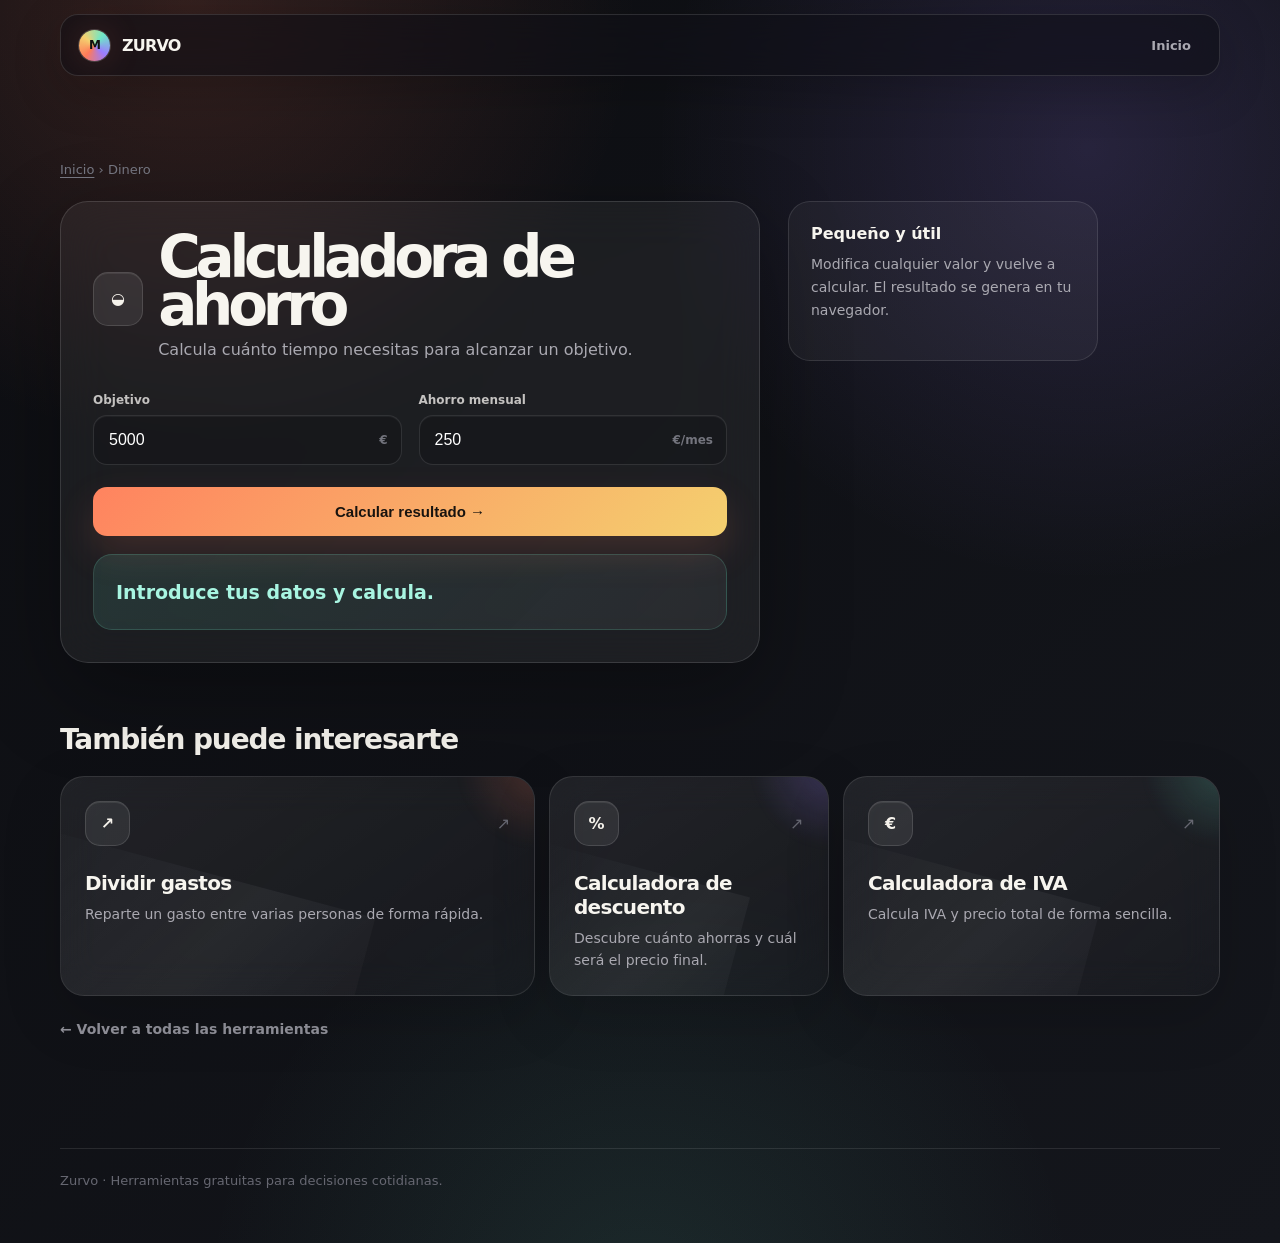
==== calculadora-ahorro.html @ 60fc9974 "Add files via upload" ====
<!doctype html><html lang="es"><head><meta charset="utf-8"><meta name="viewport" content="width=device-width,initial-scale=1,viewport-fit=cover"><meta name="theme-color" content="#f5f7fb"><title>Calculadora de ahorro | Zurvo</title><meta name="description" content="Calcula cuánto tiempo necesitas para alcanzar un objetivo."><link rel="stylesheet" href="/ruptura.css"></head><body><header class="topbar"><a class="brand" href="/"><span class="brand-mark">M</span><span>ZURVO</span></a><nav class="nav"><a href="/">Inicio</a></nav></header><main><div class="breadcrumb"><a href="/">Inicio</a> <span>›</span> Dinero</div><div class="tool-layout"><section class="tool reveal"><div class="tool-head"><span class="icon">◒</span><div><h1>Calculadora de ahorro</h1><p>Calcula cuánto tiempo necesitas para alcanzar un objetivo.</p></div></div><div class="fields"><div class="field"><label for="target">Objetivo</label><div class="input-wrap"><input id="target" type="number" step="any" value="5000"><span>€</span></div></div><div class="field"><label for="monthly">Ahorro mensual</label><div class="input-wrap"><input id="monthly" type="number" step="any" value="250"><span>€/mes</span></div></div></div><button class="primary" type="button" onclick="calc()">Calcular resultado <span>→</span></button><div id="result" class="result">Introduce tus datos y calcula.</div></section><aside class="side reveal delay-2"><div class="side-card"><h3>Pequeño y útil</h3><p>Modifica cualquier valor y vuelve a calcular. El resultado se genera en tu navegador.</p></div></aside></div><section><h2>También puede interesarte</h2><div class="grid"><a class="card reveal " href="/dividir-gastos-viaje.html" data-category="Dinero" data-search="dividir gastos reparte un gasto entre varias personas de forma rápida. dinero"><div class="card-top"><span class="icon">↗</span><span class="arrow">↗</span></div><h3>Dividir gastos</h3><p>Reparte un gasto entre varias personas de forma rápida.</p></a><a class="card reveal " href="/calculadora-descuento.html" data-category="Dinero" data-search="calculadora de descuento descubre cuánto ahorras y cuál será el precio final. dinero"><div class="card-top"><span class="icon">%</span><span class="arrow">↗</span></div><h3>Calculadora de descuento</h3><p>Descubre cuánto ahorras y cuál será el precio final.</p></a><a class="card reveal " href="/calculadora-iva.html" data-category="Dinero" data-search="calculadora de iva calcula iva y precio total de forma sencilla. dinero"><div class="card-top"><span class="icon">€</span><span class="arrow">↗</span></div><h3>Calculadora de IVA</h3><p>Calcula IVA y precio total de forma sencilla.</p></a></div><a class="back" href="/">← Volver a todas las herramientas</a></section><script>function calc(){const target=Number(document.getElementById('target').value), monthly=Number(document.getElementById('monthly').value);const result=document.getElementById('result');result.classList.remove('is-error');if([target, monthly].some(Number.isNaN)){result.textContent='Introduce todos los valores.';result.classList.add('is-error');return;}try{result.textContent=(function(){if(monthly<=0)return 'Introduce un ahorro mensual válido.'; return `Necesitas aproximadamente ${Math.ceil(target/monthly)} meses.`;})();}catch(error){result.textContent='No se ha podido realizar el cálculo. Revisa los valores.';result.classList.add('is-error');console.error(error);}}</script></main><footer><div>Zurvo · Herramientas gratuitas para decisiones cotidianas.</div></footer></body></html>
---- ruptura.css ----
:root{
 --bg:#0d0e12;--bg2:#14161c;--ink:#f7f5ef;--muted:#aaa9b1;--soft:#777883;
 --line:rgba(255,255,255,.10);--accent:#ff7a59;--violet:#9b7cff;--mint:#6ee7c8;--yellow:#f4d06f;
 --glass:rgba(255,255,255,.055);--glass2:rgba(255,255,255,.085);--shadow:0 30px 90px rgba(0,0,0,.32);
}
*{box-sizing:border-box}html{scroll-behavior:smooth}body{margin:0;min-height:100vh;color:var(--ink);font-family:ui-sans-serif,-apple-system,BlinkMacSystemFont,"SF Pro Display","Segoe UI",Inter,system-ui,sans-serif;background:radial-gradient(circle at 15% 0%,rgba(255,122,89,.16),transparent 27%),radial-gradient(circle at 85% 12%,rgba(155,124,255,.16),transparent 28%),radial-gradient(circle at 50% 105%,rgba(110,231,200,.10),transparent 30%),linear-gradient(135deg,var(--bg),var(--bg2));overflow-x:hidden}
body:before{content:"";position:fixed;inset:0;z-index:-1;opacity:.16;pointer-events:none;background-image:radial-gradient(rgba(255,255,255,.6) .6px,transparent .6px);background-size:20px 20px;mask-image:linear-gradient(to bottom,black,transparent 85%)}
a{color:inherit;text-decoration:none}.wrap,main,footer>div{width:min(1160px,calc(100% - 40px));margin:auto}
.topbar{position:sticky;top:14px;z-index:20;margin:14px auto 0;width:min(1160px,calc(100% - 40px));height:62px;border:1px solid rgba(255,255,255,.12);background:rgba(16,17,22,.64);backdrop-filter:blur(24px) saturate(140%);-webkit-backdrop-filter:blur(24px) saturate(140%);border-radius:18px;display:flex;align-items:center;justify-content:space-between;padding:0 16px 0 18px;box-shadow:0 14px 50px rgba(0,0,0,.20)}
.brand{display:flex;align-items:center;gap:12px;font-weight:850;letter-spacing:-.05em}.brand-mark{width:31px;height:31px;border-radius:50%;display:grid;place-items:center;color:#111;background:conic-gradient(from 220deg,var(--accent),var(--yellow),var(--mint),var(--violet),var(--accent));box-shadow:0 0 0 1px rgba(255,255,255,.18),0 0 34px rgba(255,122,89,.18);font-size:12px}.nav{display:flex;gap:6px}.nav a{padding:9px 12px;color:var(--muted);font-size:13px;font-weight:700;border-radius:10px;transition:.22s}.nav a:hover{background:rgba(255,255,255,.07);color:#fff}
main{padding:86px 0 80px}.hero{position:relative;margin-bottom:48px;padding:28px 0 20px}.hero:after{content:"N";position:absolute;right:4%;top:-30px;font-size:clamp(180px,30vw,420px);line-height:1;font-weight:900;letter-spacing:-.14em;color:transparent;-webkit-text-stroke:1px rgba(255,255,255,.055);pointer-events:none;z-index:-1;transform:rotate(-9deg)}
.eyebrow{display:inline-flex;align-items:center;gap:9px;color:#d6d4d0;font-size:11px;font-weight:800;letter-spacing:.12em;text-transform:uppercase}.eyebrow:before{content:"";width:8px;height:8px;border-radius:50%;background:linear-gradient(135deg,var(--accent),var(--yellow));box-shadow:0 0 22px rgba(255,122,89,.8)}
h1{font-size:clamp(56px,10vw,126px);line-height:.82;letter-spacing:-.09em;max-width:1000px;margin:25px 0 27px}h1 span{background:linear-gradient(100deg,var(--accent),#ffad72 30%,var(--violet) 67%,var(--mint));-webkit-background-clip:text;background-clip:text;color:transparent}h2{font-size:28px;letter-spacing:-.04em;margin:60px 0 20px}p{font-size:16px;line-height:1.65;color:var(--muted);margin:0 0 16px}.hero-copy{font-size:19px;max-width:650px;color:#b9b8c0}
.search{position:relative;max-width:720px;margin:30px 0 0}.search input{width:100%;padding:19px 22px 19px 50px;border-radius:17px;border:1px solid rgba(255,255,255,.13);background:rgba(255,255,255,.065);color:#fff;font-size:16px;outline:none;box-shadow:inset 0 1px 0 rgba(255,255,255,.06),0 20px 55px rgba(0,0,0,.18);transition:.25s}.search input::placeholder{color:#777883}.search input:focus{border-color:rgba(255,122,89,.55);box-shadow:0 0 0 4px rgba(255,122,89,.08),0 25px 65px rgba(0,0,0,.25)}.search-icon{position:absolute;left:19px;top:50%;transform:translateY(-50%);color:#777883;font-size:18px;pointer-events:none}
.chips{display:flex;flex-wrap:wrap;gap:7px;margin:23px 0 0}.chip{padding:9px 13px;border:1px solid rgba(255,255,255,.11);background:rgba(255,255,255,.045);border-radius:999px;color:#92929b;font-size:12px;font-weight:800;cursor:pointer;transition:.22s}.chip:hover{color:#fff;background:rgba(255,255,255,.08)}.chip.active{color:#111;border-color:transparent;background:linear-gradient(135deg,#ff9b76,#f4d06f);box-shadow:0 8px 28px rgba(255,122,89,.17)}
.grid{display:grid;grid-template-columns:repeat(12,1fr);gap:14px}.card{position:relative;grid-column:span 4;min-height:205px;padding:24px;border:1px solid rgba(255,255,255,.11);background:linear-gradient(145deg,rgba(255,255,255,.075),rgba(255,255,255,.025));backdrop-filter:blur(18px);-webkit-backdrop-filter:blur(18px);border-radius:24px;overflow:hidden;box-shadow:0 20px 60px rgba(0,0,0,.15);transition:transform .35s cubic-bezier(.2,.8,.2,1),border-color .3s,box-shadow .3s}.card:nth-child(4n+1){grid-column:span 5}.card:nth-child(4n+2){grid-column:span 3}.card:nth-child(4n+3){grid-column:span 4}.card:nth-child(4n){grid-column:span 4}.card:before{content:"";position:absolute;width:170px;height:170px;right:-90px;top:-95px;border-radius:50%;background:radial-gradient(circle,var(--glow,rgba(255,122,89,.20)),transparent 67%);filter:blur(5px);transition:.4s}.card:nth-child(3n+2){--glow:rgba(155,124,255,.24)}.card:nth-child(3n){--glow:rgba(110,231,200,.20)}.card:after{content:"";position:absolute;left:-20%;bottom:-70%;width:80%;height:130%;background:linear-gradient(120deg,transparent,rgba(255,255,255,.05),transparent);transform:rotate(15deg);transition:.5s}.card:hover{transform:translateY(-8px) rotate(-.25deg);border-color:rgba(255,255,255,.23);box-shadow:0 32px 90px rgba(0,0,0,.30)}.card:hover:after{transform:translateX(55%) rotate(15deg)}.card-top{display:flex;align-items:center;justify-content:space-between;position:relative;z-index:1}.icon{width:45px;height:45px;border-radius:15px;display:grid;place-items:center;background:rgba(255,255,255,.08);border:1px solid rgba(255,255,255,.13);color:#f5f2eb;font-weight:850;box-shadow:inset 0 1px 0 rgba(255,255,255,.08)}.arrow{color:#666771;transition:.25s}.card:hover .arrow{color:#fff;transform:translate(4px,-4px)}.card h3{font-size:20px;letter-spacing:-.035em;margin:25px 0 9px;position:relative;z-index:1}.card p{font-size:14px;margin:0;line-height:1.55;position:relative;z-index:1}.empty{display:none;padding:30px;border:1px dashed rgba(255,255,255,.14);border-radius:20px;color:var(--muted)}
.tool-layout{display:grid;grid-template-columns:minmax(0,700px) 310px;gap:28px;align-items:start}.tool{padding:32px;border:1px solid rgba(255,255,255,.13);background:rgba(255,255,255,.055);backdrop-filter:blur(24px);-webkit-backdrop-filter:blur(24px);border-radius:28px;box-shadow:var(--shadow)}.tool-head{display:flex;gap:15px;align-items:center;margin-bottom:30px}.tool-head .icon{width:54px;height:54px}.tool-head h1{font-size:clamp(38px,5vw,58px);margin:0}.tool-head p{margin:8px 0 0}.fields{display:grid;grid-template-columns:repeat(2,minmax(0,1fr));gap:17px}.field label{display:block;font-size:12px;font-weight:800;color:#c4c2c0;margin:0 0 8px}.input-wrap{position:relative}.input-wrap span{position:absolute;right:14px;top:50%;transform:translateY(-50%);color:#74757e;font-size:12px;font-weight:800;pointer-events:none}.field input{padding:15px 52px 15px 15px;width:100%;border:1px solid rgba(255,255,255,.11);border-radius:14px;background:rgba(0,0,0,.15);color:#fff;font-size:16px;outline:none;transition:.2s;box-shadow:inset 0 1px 0 rgba(255,255,255,.04)}.field input:focus{border-color:rgba(255,122,89,.55);box-shadow:0 0 0 4px rgba(255,122,89,.07)}
.primary{width:100%;margin-top:22px;border:0;border-radius:14px;padding:16px 18px;background:linear-gradient(135deg,#ff835f,#f4d06f);color:#17130f;font-size:15px;font-weight:850;cursor:pointer;box-shadow:0 16px 38px rgba(255,122,89,.16);transition:.2s}.primary:hover{transform:translateY(-2px);filter:saturate(1.08);box-shadow:0 22px 45px rgba(255,122,89,.23)}.primary:active{transform:scale(.985)}.result{margin-top:18px;padding:22px;border-radius:19px;background:linear-gradient(135deg,rgba(110,231,200,.12),rgba(255,255,255,.05));border:1px solid rgba(110,231,200,.18);color:#a8f5e1;font-size:19px;font-weight:780;min-height:76px;display:flex;align-items:center;animation:resultIn .34s ease both}.result.is-error{background:rgba(255,100,100,.08);border-color:rgba(255,100,100,.16);color:#ffb0b0}@keyframes resultIn{from{opacity:.1;transform:translateY(8px) scale(.99)}to{opacity:1;transform:none}}
.side{position:sticky;top:94px}.side-card{padding:22px;border-radius:22px;border:1px solid rgba(255,255,255,.11);background:rgba(255,255,255,.045);backdrop-filter:blur(18px);-webkit-backdrop-filter:blur(18px)}.side-card h3{margin:0 0 10px;font-size:16px}.side-card p{font-size:14px}.side-link{display:flex;align-items:center;justify-content:space-between;gap:10px;padding:12px 0;border-top:1px solid var(--line);font-size:14px;font-weight:750}.side-link span{color:#666771}.breadcrumb{font-size:13px;color:#777883;margin-bottom:24px}.breadcrumb a{text-decoration:underline;text-underline-offset:3px}.back{display:inline-flex;align-items:center;gap:8px;margin-top:24px;color:#92929b;font-size:14px;font-weight:750}.back:hover{color:#fff}footer{padding:30px 0 55px;color:#666771}footer>div{border-top:1px solid var(--line);padding-top:24px;font-size:13px}
.reveal{animation:reveal .7s cubic-bezier(.2,.8,.2,1) both}@keyframes reveal{from{opacity:0;transform:translateY(16px) scale(.985)}to{opacity:1;transform:none}}.delay-1{animation-delay:.05s}.delay-2{animation-delay:.10s}.delay-3{animation-delay:.15s}
@media(max-width:850px){.grid{grid-template-columns:repeat(2,1fr)}.card,.card:nth-child(4n+1),.card:nth-child(4n+2),.card:nth-child(4n+3),.card:nth-child(4n){grid-column:span 1}.tool-layout{grid-template-columns:1fr}.side{position:static}.side-card{margin-top:2px}}
@media(max-width:600px){.wrap,main,footer>div{width:min(100% - 24px,1160px)}.topbar{width:calc(100% - 24px);top:8px;margin-top:8px;height:58px;border-radius:16px;padding:0 12px 0 14px}.nav a{display:none}.hero{padding-top:38px;margin-bottom:35px}.hero:after{font-size:190px;right:-10px;top:0}main{padding:50px 0 55px}h1{font-size:58px}.hero-copy{font-size:17px}.grid{grid-template-columns:1fr}.card,.card:nth-child(4n+1),.card:nth-child(4n+2),.card:nth-child(4n+3),.card:nth-child(4n){grid-column:span 1;min-height:165px}.fields{grid-template-columns:1fr}.tool{padding:21px;border-radius:23px}.tool-head h1{font-size:36px}.tool-head{align-items:flex-start}.search input{padding:16px 16px 16px 44px}.chips{overflow:auto;flex-wrap:nowrap;padding-bottom:5px}}
@media(prefers-reduced-motion:reduce){*,*:before,*:after{scroll-behavior:auto!important;animation:none!important;transition:none!important}}
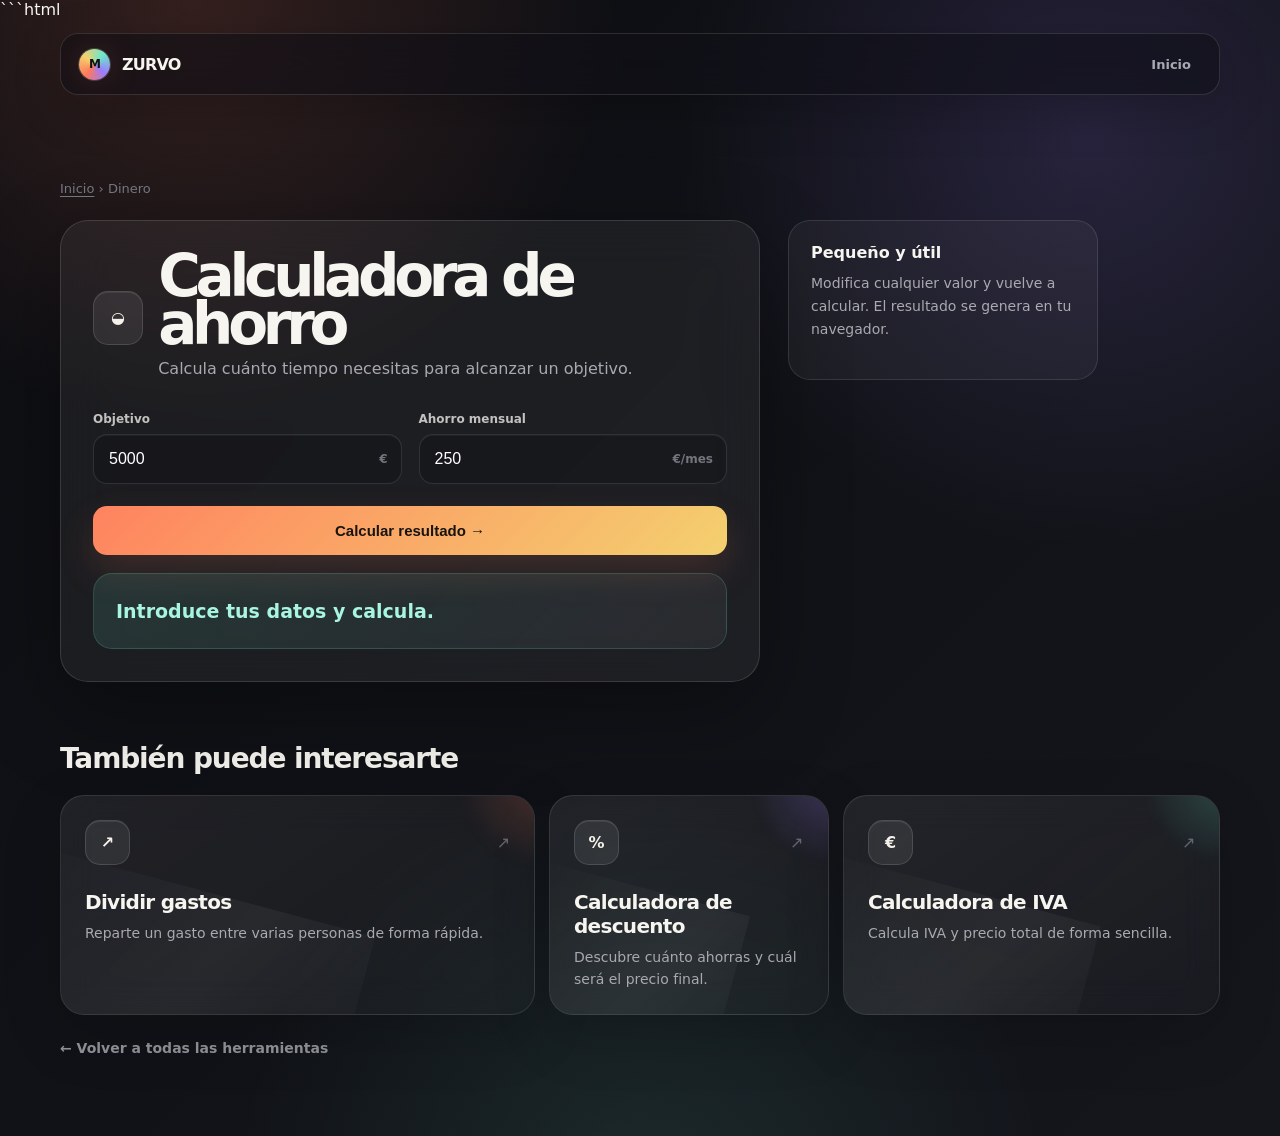
==== commit d21fe58a: "Update calculadora-ahorro.html" ====
--- a/calculadora-ahorro.html
+++ b/calculadora-ahorro.html
@@ -1 +1,136 @@
-<!doctype html><html lang="es"><head><meta charset="utf-8"><meta name="viewport" content="width=device-width,initial-scale=1,viewport-fit=cover"><meta name="theme-color" content="#f5f7fb"><title>Calculadora de ahorro | Zurvo</title><meta name="description" content="Calcula cuánto tiempo necesitas para alcanzar un objetivo."><link rel="stylesheet" href="/ruptura.css"></head><body><header class="topbar"><a class="brand" href="/"><span class="brand-mark">M</span><span>ZURVO</span></a><nav class="nav"><a href="/">Inicio</a></nav></header><main><div class="breadcrumb"><a href="/">Inicio</a> <span>›</span> Dinero</div><div class="tool-layout"><section class="tool reveal"><div class="tool-head"><span class="icon">◒</span><div><h1>Calculadora de ahorro</h1><p>Calcula cuánto tiempo necesitas para alcanzar un objetivo.</p></div></div><div class="fields"><div class="field"><label for="target">Objetivo</label><div class="input-wrap"><input id="target" type="number" step="any" value="5000"><span>€</span></div></div><div class="field"><label for="monthly">Ahorro mensual</label><div class="input-wrap"><input id="monthly" type="number" step="any" value="250"><span>€/mes</span></div></div></div><button class="primary" type="button" onclick="calc()">Calcular resultado <span>→</span></button><div id="result" class="result">Introduce tus datos y calcula.</div></section><aside class="side reveal delay-2"><div class="side-card"><h3>Pequeño y útil</h3><p>Modifica cualquier valor y vuelve a calcular. El resultado se genera en tu navegador.</p></div></aside></div><section><h2>También puede interesarte</h2><div class="grid"><a class="card reveal " href="/dividir-gastos-viaje.html" data-category="Dinero" data-search="dividir gastos reparte un gasto entre varias personas de forma rápida. dinero"><div class="card-top"><span class="icon">↗</span><span class="arrow">↗</span></div><h3>Dividir gastos</h3><p>Reparte un gasto entre varias personas de forma rápida.</p></a><a class="card reveal " href="/calculadora-descuento.html" data-category="Dinero" data-search="calculadora de descuento descubre cuánto ahorras y cuál será el precio final. dinero"><div class="card-top"><span class="icon">%</span><span class="arrow">↗</span></div><h3>Calculadora de descuento</h3><p>Descubre cuánto ahorras y cuál será el precio final.</p></a><a class="card reveal " href="/calculadora-iva.html" data-category="Dinero" data-search="calculadora de iva calcula iva y precio total de forma sencilla. dinero"><div class="card-top"><span class="icon">€</span><span class="arrow">↗</span></div><h3>Calculadora de IVA</h3><p>Calcula IVA y precio total de forma sencilla.</p></a></div><a class="back" href="/">← Volver a todas las herramientas</a></section><script>function calc(){const target=Number(document.getElementById('target').value), monthly=Number(document.getElementById('monthly').value);const result=document.getElementById('result');result.classList.remove('is-error');if([target, monthly].some(Number.isNaN)){result.textContent='Introduce todos los valores.';result.classList.add('is-error');return;}try{result.textContent=(function(){if(monthly<=0)return 'Introduce un ahorro mensual válido.'; return `Necesitas aproximadamente ${Math.ceil(target/monthly)} meses.`;})();}catch(error){result.textContent='No se ha podido realizar el cálculo. Revisa los valores.';result.classList.add('is-error');console.error(error);}}</script></main><footer><div>Zurvo · Herramientas gratuitas para decisiones cotidianas.</div></footer></body></html>+```html
+<!doctype html>
+<html lang="es">
+<head>
+<meta charset="utf-8">
+<meta name="viewport" content="width=device-width,initial-scale=1,viewport-fit=cover">
+<meta name="theme-color" content="#f5f7fb">
+<link rel="canonical" href="https://zurvo.pages.dev/calculadora-ahorro.html">
+
+<!-- Google tag (gtag.js) -->
+<script async src="https://www.googletagmanager.com/gtag/js?id=G-BXLVKJTHHB"></script>
+<script>
+  window.dataLayer = window.dataLayer || [];
+  function gtag(){dataLayer.push(arguments);}
+  gtag('js', new Date());
+
+  gtag('config', 'G-BXLVKJTHHB');
+</script>
+
+<title>Calculadora de ahorro | Zurvo</title>
+<meta name="description" content="Calcula cuánto tiempo necesitas para alcanzar un objetivo.">
+<link rel="stylesheet" href="/ruptura.css">
+</head>
+
+<body>
+<header class="topbar">
+  <a class="brand" href="/">
+    <span class="brand-mark">M</span>
+    <span>ZURVO</span>
+  </a>
+  <nav class="nav">
+    <a href="/">Inicio</a>
+  </nav>
+</header>
+
+<main>
+<div class="breadcrumb">
+  <a href="/">Inicio</a> <span>›</span> Dinero
+</div>
+
+<div class="tool-layout">
+  <section class="tool reveal">
+    <div class="tool-head">
+      <span class="icon">◒</span>
+      <div>
+        <h1>Calculadora de ahorro</h1>
+        <p>Calcula cuánto tiempo necesitas para alcanzar un objetivo.</p>
+      </div>
+    </div>
+
+    <div class="fields">
+      <div class="field">
+        <label for="target">Objetivo</label>
+        <div class="input-wrap">
+          <input id="target" type="number" step="any" value="5000">
+          <span>€</span>
+        </div>
+      </div>
+
+      <div class="field">
+        <label for="monthly">Ahorro mensual</label>
+        <div class="input-wrap">
+          <input id="monthly" type="number" step="any" value="250">
+          <span>€/mes</span>
+        </div>
+      </div>
+    </div>
+
+    <button class="primary" type="button" onclick="calc()">
+      Calcular resultado <span>→</span>
+    </button>
+
+    <div id="result" class="result">Introduce tus datos y calcula.</div>
+  </section>
+
+  <aside class="side reveal delay-2">
+    <div class="side-card">
+      <h3>Pequeño y útil</h3>
+      <p>Modifica cualquier valor y vuelve a calcular. El resultado se genera en tu navegador.</p>
+    </div>
+  </aside>
+</div>
+
+<section>
+  <h2>También puede interesarte</h2>
+
+  <div class="grid">
+    <a class="card reveal" href="/dividir-gastos-viaje.html" data-category="Dinero" data-search="dividir gastos reparte un gasto entre varias personas de forma rápida. dinero">
+      <div class="card-top">
+        <span class="icon">↗</span>
+        <span class="arrow">↗</span>
+      </div>
+      <h3>Dividir gastos</h3>
+      <p>Reparte un gasto entre varias personas de forma rápida.</p>
+    </a>
+
+    <a class="card reveal" href="/calculadora-descuento.html" data-category="Dinero" data-search="calculadora de descuento descubre cuánto ahorras y cuál será el precio final. dinero">
+      <div class="card-top">
+        <span class="icon">%</span>
+        <span class="arrow">↗</span>
+      </div>
+      <h3>Calculadora de descuento</h3>
+      <p>Descubre cuánto ahorras y cuál será el precio final.</p>
+    </a>
+
+    <a class="card reveal" href="/calculadora-iva.html" data-category="Dinero" data-search="calculadora de iva calcula iva y precio total de forma sencilla. dinero">
+      <div class="card-top">
+        <span class="icon">€</span>
+        <span class="arrow">↗</span>
+      </div>
+      <h3>Calculadora de IVA</h3>
+      <p>Calcula IVA y precio total de forma sencilla.</p>
+    </a>
+  </div>
+
+  <a class="back" href="/">← Volver a todas las herramientas</a>
+</section>
+
+<script>
+function calc(){
+  const target = Number(document.getElementById('target').value);
+  const monthly = Number(document.getElementById('monthly').value);
+  const result = document.getElementById('result');
+
+  result.classList.remove('is-error');
+
+  if([target, monthly].some(Number.isNaN)){
+    result.textContent = 'Introduce todos los valores.';
+    result.classList.add('is-error');
+    return;
+  }
+
+  try {
+    result.textContent = (function(){
+      if(monthly <= 0) return 'Introduce un ahorro mensual válido.';
+      return `Necesitas aproximadamente ${Math.ceil(target/monthly)} meses.`;
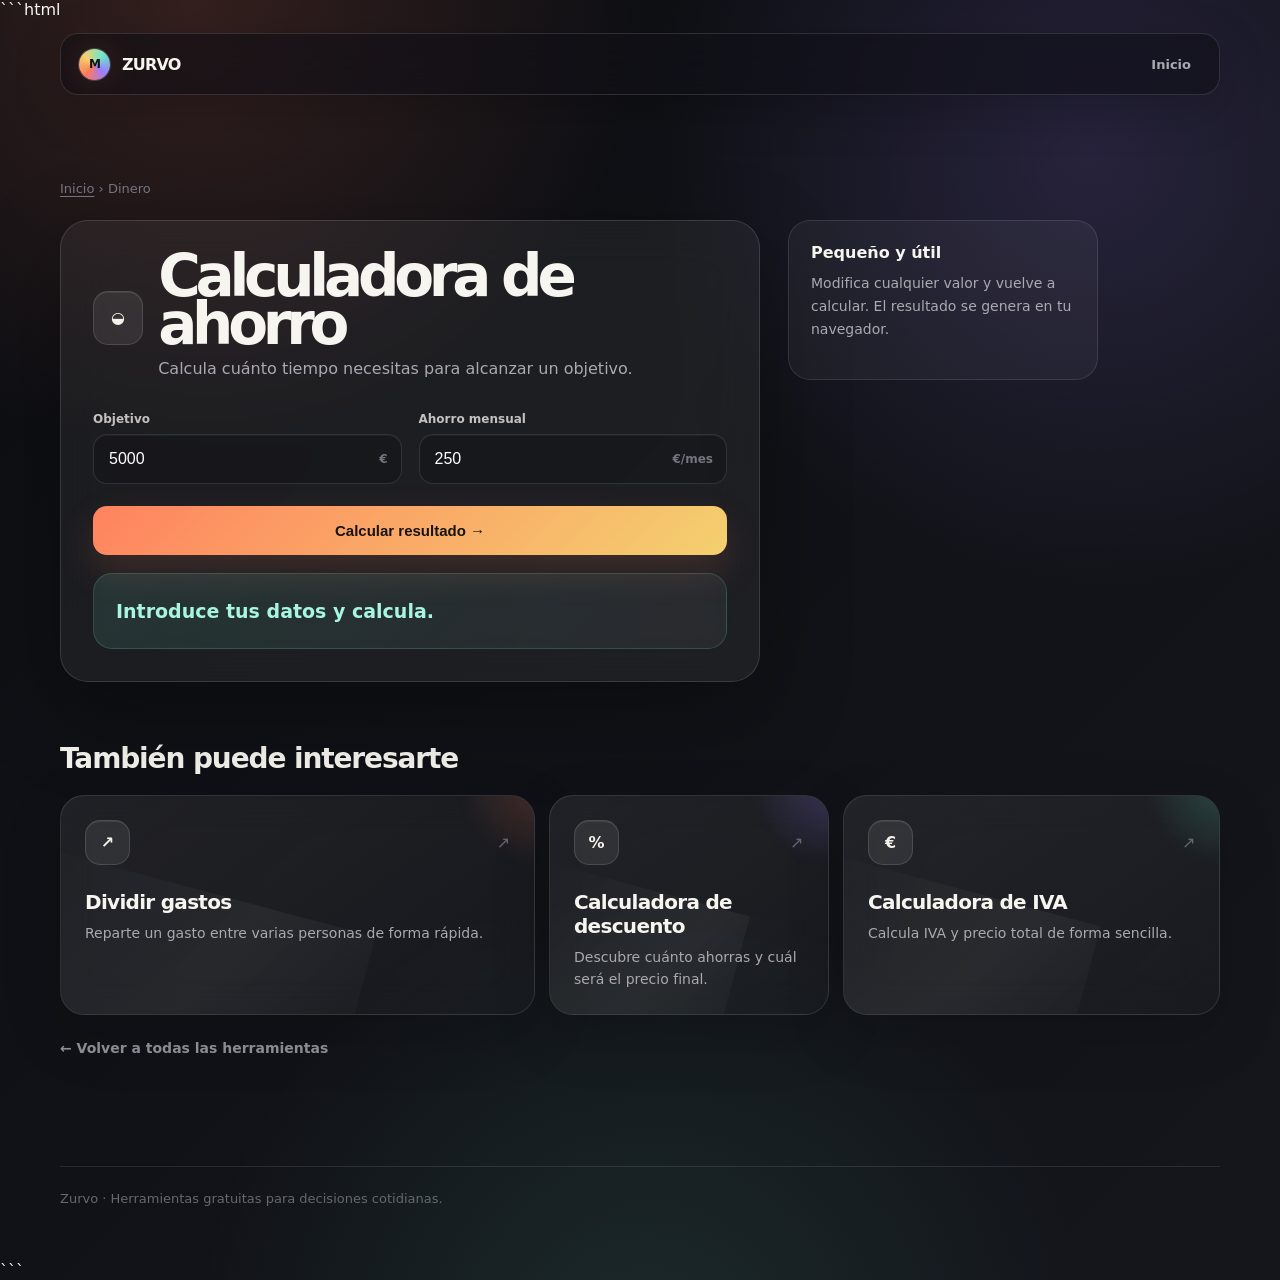
==== commit 27fe8b94: "Update calculadora-ahorro.html" ====
--- a/calculadora-ahorro.html
+++ b/calculadora-ahorro.html
@@ -13,7 +13,6 @@
   window.dataLayer = window.dataLayer || [];
   function gtag(){dataLayer.push(arguments);}
   gtag('js', new Date());
-
   gtag('config', 'G-BXLVKJTHHB');
 </script>
 
@@ -52,7 +51,7 @@
       <div class="field">
         <label for="target">Objetivo</label>
         <div class="input-wrap">
-          <input id="target" type="number" step="any" value="5000">
+          <input id="target" type="number" min="0" step="any" value="5000">
           <span>€</span>
         </div>
       </div>
@@ -60,17 +59,19 @@
       <div class="field">
         <label for="monthly">Ahorro mensual</label>
         <div class="input-wrap">
-          <input id="monthly" type="number" step="any" value="250">
+          <input id="monthly" type="number" min="0" step="any" value="250">
           <span>€/mes</span>
         </div>
       </div>
     </div>
 
-    <button class="primary" type="button" onclick="calc()">
+    <button class="primary" id="calculateButton" type="button">
       Calcular resultado <span>→</span>
     </button>
 
-    <div id="result" class="result">Introduce tus datos y calcula.</div>
+    <div id="result" class="result" aria-live="polite">
+      Introduce tus datos y calcula.
+    </div>
   </section>
 
   <aside class="side reveal delay-2">
@@ -83,7 +84,6 @@
 
 <section>
   <h2>También puede interesarte</h2>
-
   <div class="grid">
     <a class="card reveal" href="/dividir-gastos-viaje.html" data-category="Dinero" data-search="dividir gastos reparte un gasto entre varias personas de forma rápida. dinero">
       <div class="card-top">
@@ -117,20 +117,93 @@
 </section>
 
 <script>
-function calc(){
-  const target = Number(document.getElementById('target').value);
-  const monthly = Number(document.getElementById('monthly').value);
+(function () {
+  const targetInput = document.getElementById('target');
+  const monthlyInput = document.getElementById('monthly');
+  const button = document.getElementById('calculateButton');
   const result = document.getElementById('result');
 
-  result.classList.remove('is-error');
-
-  if([target, monthly].some(Number.isNaN)){
-    result.textContent = 'Introduce todos los valores.';
-    result.classList.add('is-error');
-    return;
+  function calculateSavings() {
+    result.classList.remove('is-error');
+
+    const targetText = targetInput.value.trim();
+    const monthlyText = monthlyInput.value.trim();
+
+    if (targetText === '' || monthlyText === '') {
+      result.textContent = 'Introduce el objetivo y el ahorro mensual.';
+      result.classList.add('is-error');
+      return;
+    }
+
+    const target = Number(targetText);
+    const monthly = Number(monthlyText);
+
+    if (
+      !Number.isFinite(target) ||
+      !Number.isFinite(monthly) ||
+      target < 0 ||
+      monthly <= 0
+    ) {
+      result.textContent = 'Introduce un objetivo igual o superior a 0 € y un ahorro mensual superior a 0 €.';
+      result.classList.add('is-error');
+      return;
+    }
+
+    if (target === 0) {
+      result.textContent = '¡Objetivo alcanzado! No necesitas ahorrar más.';
+      return;
+    }
+
+    const months = Math.ceil(target / monthly);
+    const years = Math.floor(months / 12);
+    const remainingMonths = months % 12;
+
+    let duration = '';
+
+    if (years > 0) {
+      duration += years + (years === 1 ? ' año' : ' años');
+    }
+
+    if (remainingMonths > 0) {
+      if (duration !== '') duration += ' y ';
+      duration += remainingMonths +
+        (remainingMonths === 1 ? ' mes' : ' meses');
+    }
+
+    const euro = value => value.toLocaleString('es-ES', {
+      style: 'currency',
+      currency: 'EUR'
+    });
+
+    result.textContent =
+      'Necesitas aproximadamente ' + months +
+      (months === 1 ? ' mes' : ' meses') +
+      ' (' + duration + ') para alcanzar tu objetivo.';
+
+    if (months * monthly > target) {
+      result.textContent +=
+        ' Ahorrarás ' + euro(months * monthly) +
+        ' en total, ' + euro(months * monthly - target) +
+        ' por encima del objetivo.';
+    }
   }
 
-  try {
-    result.textContent = (function(){
-      if(monthly <= 0) return 'Introduce un ahorro mensual válido.';
-      return `Necesitas aproximadamente ${Math.ceil(target/monthly)} meses.`;
+  button.addEventListener('click', calculateSavings);
+
+  targetInput.addEventListener('keydown', function (event) {
+    if (event.key === 'Enter') calculateSavings();
+  });
+
+  monthlyInput.addEventListener('keydown', function (event) {
+    if (event.key === 'Enter') calculateSavings();
+  });
+})();
+</script>
+</main>
+
+<footer>
+  <div>Zurvo · Herramientas gratuitas para decisiones cotidianas.</div>
+</footer>
+</body>
+</html>
+```
